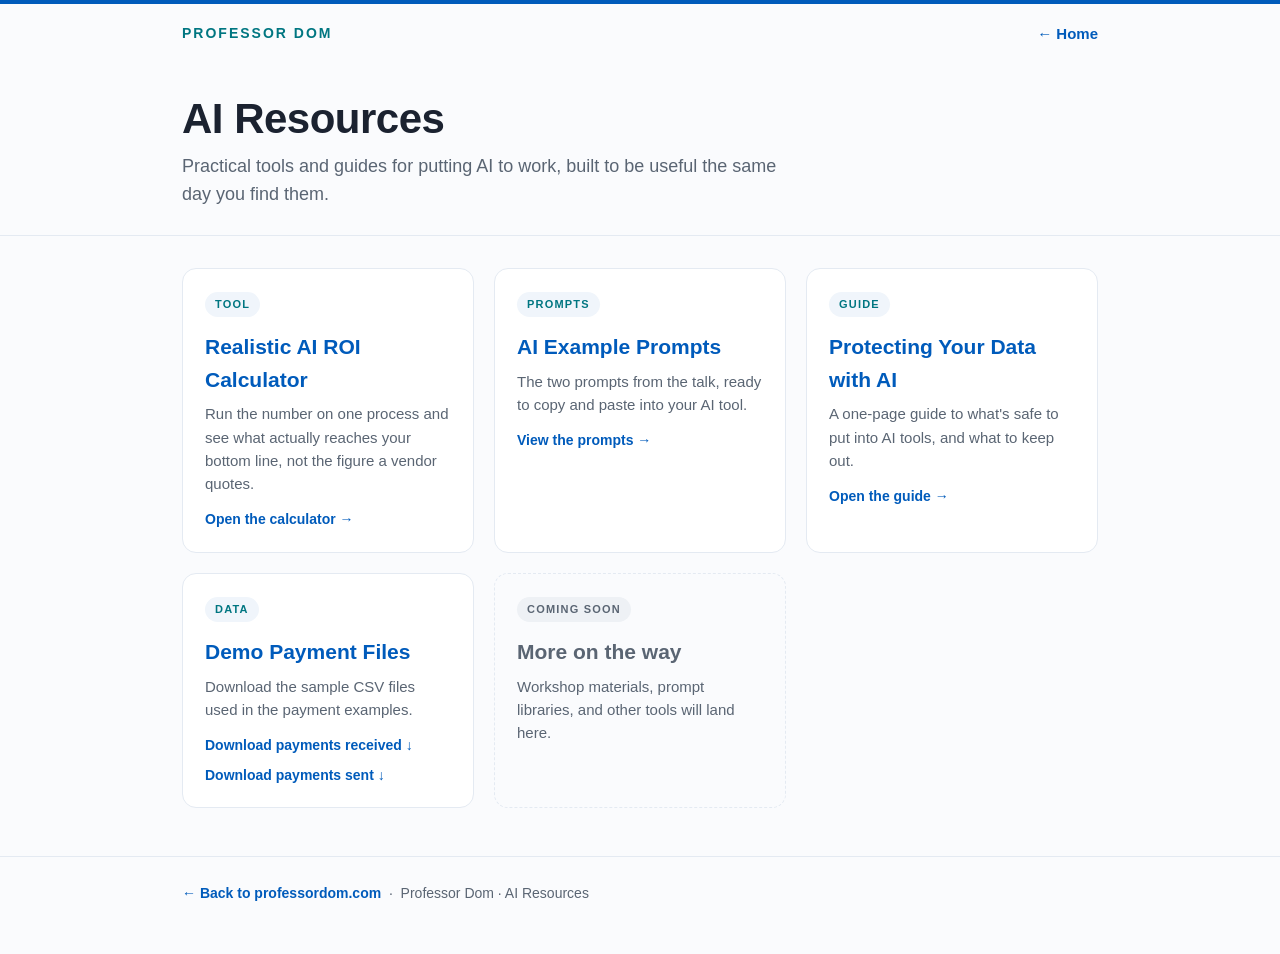
==== resources/index.html @ 940b511d "Update index.html" ====
<!DOCTYPE html>
<html lang="en">
<head>
<meta charset="utf-8">
<meta name="viewport" content="width=device-width, initial-scale=1">
<title>AI Resources · Professor Dom</title>
<style>
  :root{
    --blue:#005BBB; --teal:#007681; --ink:#1B2230; --muted:#5A6573;
    --line:#E4EAF2; --card:#FFFFFF; --bg:#FAFBFD; --tint:#F0F5FB;
  }
  *{ box-sizing:border-box; margin:0; padding:0; }
  body{
    font-family:-apple-system,BlinkMacSystemFont,"Segoe UI",Roboto,Helvetica,Arial,sans-serif;
    color:var(--ink); background:var(--bg); line-height:1.55; -webkit-font-smoothing:antialiased;
  }
  .wrap{ max-width:960px; margin:0 auto; padding:0 22px; }

  .topbar{ border-top:4px solid var(--blue); }
  .nav{ display:flex; align-items:center; justify-content:space-between; padding:18px 0; }
  .brand{ font-size:14px; font-weight:700; letter-spacing:2px; text-transform:uppercase; color:var(--teal); }
  .home{ font-size:15px; font-weight:600; color:var(--blue); text-decoration:none; }
  .home:hover{ text-decoration:underline; }

  .hero{ padding:34px 0 26px; border-bottom:1px solid var(--line); }
  .hero h1{ font-size:42px; line-height:1.05; color:var(--ink); letter-spacing:-.5px; }
  .hero p{ font-size:18px; color:var(--muted); margin-top:12px; max-width:620px; }

  .grid{ display:grid; grid-template-columns:repeat(auto-fill,minmax(280px,1fr)); gap:20px; padding:32px 0 8px; }
  .card{
    display:block; text-decoration:none; color:inherit; background:var(--card);
    border:1px solid var(--line); border-radius:14px; padding:22px 22px 20px;
    transition:transform .15s ease, box-shadow .15s ease, border-color .15s ease;
  }
  .card[role="button"]{ cursor:pointer; }
  .card[role="button"]:focus-visible{ outline:3px solid rgba(0,91,187,.35); outline-offset:2px; }
  .card:hover{ transform:translateY(-3px); box-shadow:0 12px 28px rgba(20,40,70,.10); border-color:#CBD8EA; }
  .card .tag{ display:inline-block; font-size:11px; font-weight:700; letter-spacing:1.2px; text-transform:uppercase;
    color:var(--teal); background:var(--tint); padding:4px 10px; border-radius:999px; }
  .card h2{ font-size:21px; color:var(--blue); margin:14px 0 6px; }
  .card p{ font-size:15px; color:var(--muted); }
  .card .go{ display:inline-block; margin-top:14px; font-size:14px; font-weight:700; color:var(--blue); }
  .card .go:after{ content:" \2192"; }

  .download-links{ display:flex; flex-direction:column; gap:8px; margin-top:14px; }
  .download-links a{ font-size:14px; font-weight:700; color:var(--blue); text-decoration:none; }
  .download-links a:hover{ text-decoration:underline; }
  .download-links a:after{ content:" \2193"; }

  .soon{ border-style:dashed; background:transparent; cursor:default; }
  .soon:hover{ transform:none; box-shadow:none; border-color:var(--line); }
  .soon .tag{ color:var(--muted); background:#EEF1F5; }
  .soon h2{ color:var(--muted); }

  footer{ margin-top:40px; padding:26px 0 50px; border-top:1px solid var(--line); color:var(--muted); font-size:14px; }
  footer a{ color:var(--blue); text-decoration:none; font-weight:600; }
  footer a:hover{ text-decoration:underline; }

  /* ---- prompt popup ---- */
  .overlay{ position:fixed; inset:0; background:rgba(20,30,46,.55); display:flex; align-items:flex-start;
    justify-content:center; padding:40px 16px; overflow:auto; z-index:1000; }
  .overlay[hidden]{ display:none; }
  .modal{ background:#fff; border-radius:16px; max-width:680px; width:100%; padding:26px 26px 30px;
    box-shadow:0 24px 60px rgba(10,20,40,.35); position:relative; }
  .modal h2{ font-size:24px; color:var(--ink); }
  .modal .modal-sub{ font-size:15px; color:var(--muted); margin:6px 0 18px; }
  .close{ position:absolute; top:16px; right:18px; border:none; background:none; font-size:26px; line-height:1;
    color:var(--muted); cursor:pointer; padding:4px; border-radius:8px; }
  .close:hover{ color:var(--ink); background:#F0F2F6; }

  .prompt{ border:1px solid var(--line); border-radius:12px; background:var(--tint); margin-bottom:18px; overflow:hidden; }
  .prompt-head{ display:flex; align-items:center; justify-content:space-between; gap:12px;
    padding:12px 14px; border-bottom:1px solid var(--line); background:#fff; }
  .prompt-name{ font-size:15px; font-weight:700; color:var(--ink); }
  .copy{ font-size:13px; font-weight:700; color:#fff; background:var(--teal); border:none;
    padding:7px 14px; border-radius:8px; cursor:pointer; white-space:nowrap; }
  .copy:hover{ background:#005f68; }
  .copy.ok{ background:var(--blue); }
  .prompt-body{ margin:0; padding:14px 16px; font-family:"SFMono-Regular",Consolas,"Courier New",monospace;
    font-size:13px; line-height:1.5; color:var(--ink); white-space:pre-wrap; word-break:break-word; }
  .prompt-body .h{ color:var(--teal); font-weight:700; }

  @media (max-width:520px){
    .hero h1{ font-size:32px; }
    .modal{ padding:20px 18px 24px; }
    .prompt-body{ font-size:12px; }
  }
</style>
</head>
<body>

<div class="topbar">
  <div class="wrap">
    <nav class="nav">
      <span class="brand">Professor Dom</span>
      <a class="home" href="/">&#8592; Home</a>
    </nav>
  </div>
</div>

<header class="hero">
  <div class="wrap">
    <h1>AI Resources</h1>
    <p>Practical tools and guides for putting AI to work, built to be useful the same day you find them.</p>
  </div>
</header>

<main class="wrap">
  <div class="grid">

    <!-- ============ RESOURCE CARD ============
         To add a new resource later, copy one whole card block below,
         then change the link, the tag, the title, and the description. -->
    <a class="card" href="roi-calculator.html">
      <span class="tag">Tool</span>
      <h2>Realistic AI ROI Calculator</h2>
      <p>Run the number on one process and see what actually reaches your bottom line, not the figure a vendor quotes.</p>
      <span class="go">Open the calculator</span>
    </a>

    <!-- Opens the prompt popup (no separate page needed) -->
    <div class="card" id="promptsCard" role="button" tabindex="0" aria-haspopup="dialog">
      <span class="tag">Prompts</span>
      <h2>AI Example Prompts</h2>
      <p>The two prompts from the talk, ready to copy and paste into your AI tool.</p>
      <span class="go">View the prompts</span>
    </div>

    <!-- Links to the data-protection guide (same folder) -->
    <a class="card" href="ai-data-cheatsheet.html">
      <span class="tag">Guide</span>
      <h2>Protecting Your Data with AI</h2>
      <p>A one-page guide to what's safe to put into AI tools, and what to keep out.</p>
      <span class="go">Open the guide</span>
    </a>

    <!-- Direct-download sample payment CSV files -->
    <div class="card">
      <span class="tag">Data</span>
      <h2>Demo Payment Files</h2>
      <p>Download the sample CSV files used in the payment examples.</p>
      <div class="download-links">
        <a href="demo-payments-received.csv" download>Download payments received</a>
        <a href="demo-payments-sent.csv" download>Download payments sent</a>
      </div>
    </div>

    <!-- Placeholder. Turn it into a real card later, or delete it. -->
    <div class="card soon">
      <span class="tag">Coming soon</span>
      <h2>More on the way</h2>
      <p>Workshop materials, prompt libraries, and other tools will land here.</p>
    </div>

  </div>
</main>

<footer>
  <div class="wrap">
    <a href="/">&#8592; Back to professordom.com</a>
    &nbsp;&middot;&nbsp; Professor Dom &middot; AI Resources
  </div>
</footer>

<!-- ============ PROMPT POPUP ============ -->
<div class="overlay" id="promptModal" hidden>
  <div class="modal" role="dialog" aria-modal="true" aria-labelledby="pmTitle">
    <button class="close" id="pmClose" aria-label="Close">&times;</button>
    <h2 id="pmTitle">AI Example Prompts</h2>
    <p class="modal-sub">Copy and paste these into your AI tool, then fill in the parts in brackets.</p>

    <div class="prompt">
      <div class="prompt-head">
        <span class="prompt-name">Build a tool from your spreadsheets</span>
        <button class="copy" data-target="p1">Copy</button>
      </div>
      <pre id="p1" class="prompt-body"></pre>
    </div>

    <div class="prompt">
      <div class="prompt-head">
        <span class="prompt-name">Summarize a meeting</span>
        <button class="copy" data-target="p2">Copy</button>
      </div>
      <pre id="p2" class="prompt-body"></pre>
    </div>
  </div>
</div>

<script>
(function(){
  var PROMPTS = {
    p1:
"Build me one HTML file that turns my spreadsheets into a dashboard. No installs.\n\n" +
"## My files\n" +
"- [a few rows from each sheet, and what each column means]\n\n" +
"## What I want to see\n" +
"- [the totals, trends, and breakdowns you wish you had]\n\n" +
"## How it should work\n" +
"- [I drag files in, it builds the report, opens by double-click]\n\n" +
"If a column is unclear, ask before guessing. Keep it simple.\n\n" +
"<<< paste your sample rows below >>>",
    p2:
"Summarize this transcript in this structure. Real names. Only what was said.\n\n" +
"## Decisions made\n" +
"- [decision]  (decided by [name])\n\n" +
"## Action items\n" +
"- [owner]  \u00b7  [task]  \u00b7  [due, or \"TBD\"]\n\n" +
"## Open questions\n" +
"- [question]  \u00b7  [who needs to answer]\n\n" +
"## Risks raised\n" +
"- [risk]  \u00b7  [who raised it]\n\n" +
"Only what was said. Don't invent. If ownership is unclear, flag it.\n\n" +
"<<< paste transcript below >>>"
  };

  function esc(s){ return s.replace(/&/g,'&amp;').replace(/</g,'&lt;').replace(/>/g,'&gt;'); }
  function render(raw){
    return raw.split('\n').map(function(line){
      var t = line.trim(), e = esc(line);
      if(t.indexOf('##')===0 || t.indexOf('<<<')===0) return '<span class="h">'+e+'</span>';
      return e;
    }).join('\n');
  }
  document.getElementById('p1').innerHTML = render(PROMPTS.p1);
  document.getElementById('p2').innerHTML = render(PROMPTS.p2);

  var modal = document.getElementById('promptModal');
  var card  = document.getElementById('promptsCard');
  function open(){ modal.hidden = false; document.getElementById('pmClose').focus(); }
  function close(){ modal.hidden = true; card.focus(); }

  card.addEventListener('click', open);
  card.addEventListener('keydown', function(e){
    if(e.key==='Enter' || e.key===' '){ e.preventDefault(); open(); }
  });
  document.getElementById('pmClose').addEventListener('click', close);
  modal.addEventListener('click', function(e){ if(e.target===modal) close(); });
  document.addEventListener('keydown', function(e){ if(e.key==='Escape' && !modal.hidden) close(); });

  function copyText(text, btn){
    function done(){
      var old = btn.textContent;
      btn.textContent = 'Copied!'; btn.classList.add('ok');
      setTimeout(function(){ btn.textContent = old; btn.classList.remove('ok'); }, 1500);
    }
    function fallback(){
      var ta = document.createElement('textarea');
      ta.value = text; ta.style.position='fixed'; ta.style.opacity='0';
      document.body.appendChild(ta); ta.focus(); ta.select();
      try{ document.execCommand('copy'); done(); }catch(e){}
      document.body.removeChild(ta);
    }
    if(navigator.clipboard && navigator.clipboard.writeText){
      navigator.clipboard.writeText(text).then(done, fallback);
    } else { fallback(); }
  }
  var btns = document.querySelectorAll('.copy');
  for(var i=0;i<btns.length;i++){
    btns[i].addEventListener('click', function(){
      copyText(PROMPTS[this.getAttribute('data-target')], this);
    });
  }
})();
</script>

</body>
</html>
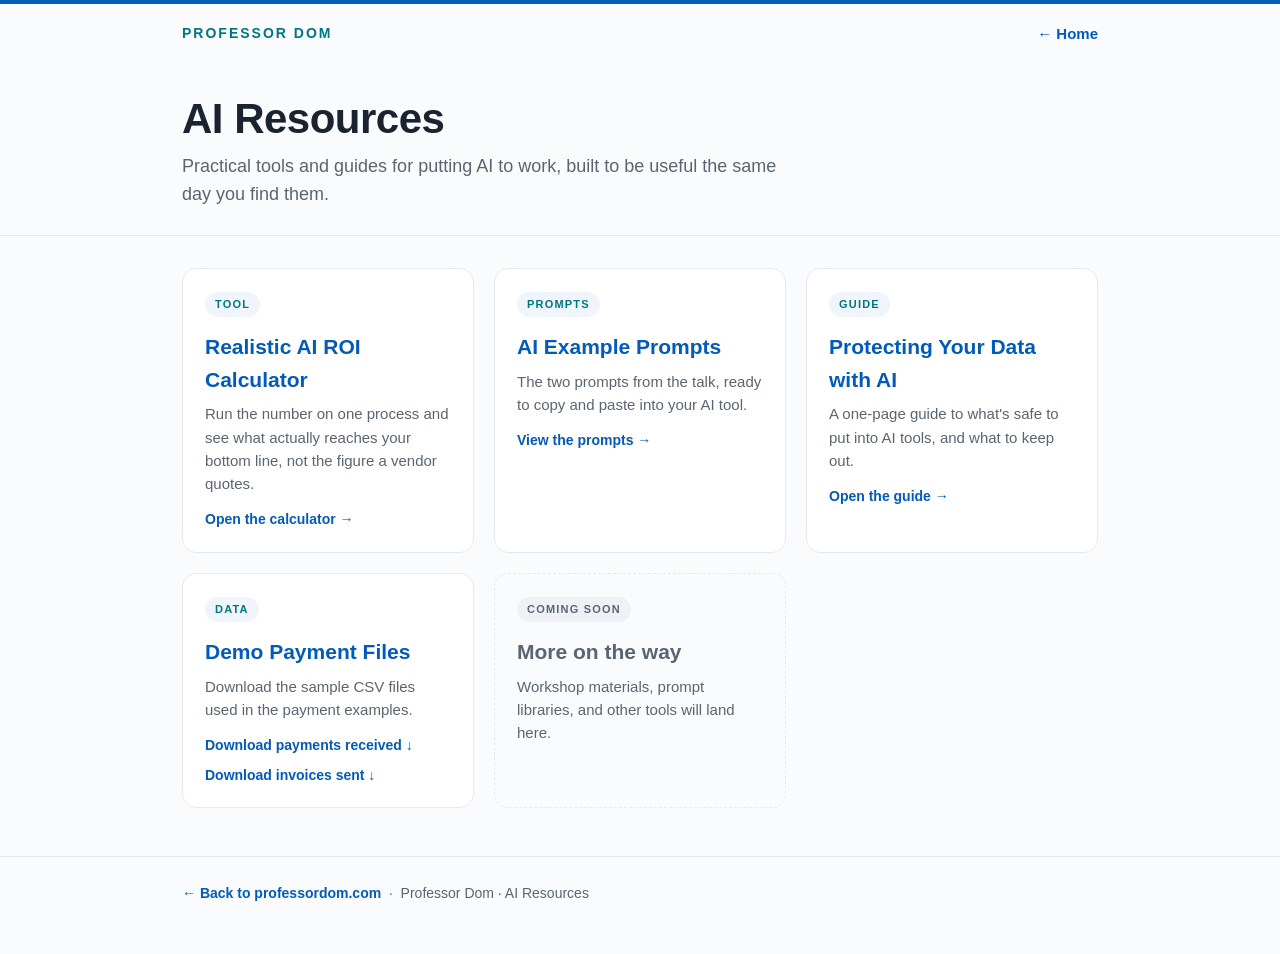
==== commit b8ca5df9: "Update index.html" ====
--- a/resources/index.html
+++ b/resources/index.html
@@ -141,7 +141,7 @@
       <p>Download the sample CSV files used in the payment examples.</p>
       <div class="download-links">
         <a href="demo-payments-received.csv" download>Download payments received</a>
-        <a href="demo-payments-sent.csv" download>Download payments sent</a>
+        <a href="demo-invoices-sent.csv" download>Download invoices sent</a>
       </div>
     </div>
 
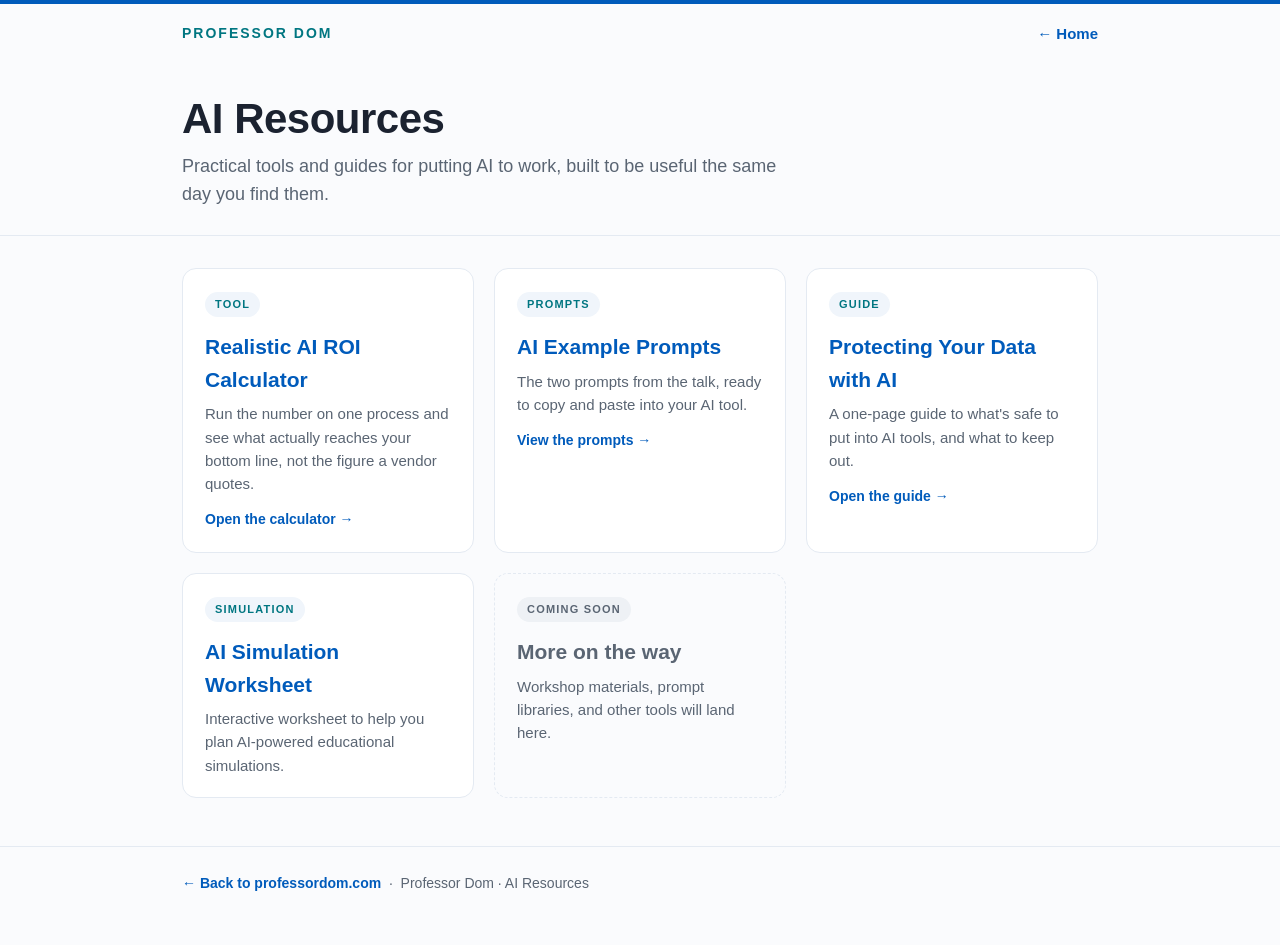
==== commit f04971a0: "Update index.html" ====
--- a/resources/index.html
+++ b/resources/index.html
@@ -135,14 +135,10 @@
     </a>
 
     <!-- Direct-download sample payment CSV files -->
-    <div class="card">
-      <span class="tag">Data</span>
-      <h2>Demo Payment Files</h2>
-      <p>Download the sample CSV files used in the payment examples.</p>
-      <div class="download-links">
-        <a href="demo-payments-received.csv" download>Download payments received</a>
-        <a href="demo-invoices-sent.csv" download>Download invoices sent</a>
-      </div>
+    <div class="card hred="simulation-worksheet.html"">
+      <span class="tag">Simulation</span>
+      <h2>AI Simulation Worksheet</h2>
+      <p>Interactive worksheet to help you plan AI-powered educational simulations.</p>
     </div>
 
     <!-- Placeholder. Turn it into a real card later, or delete it. -->
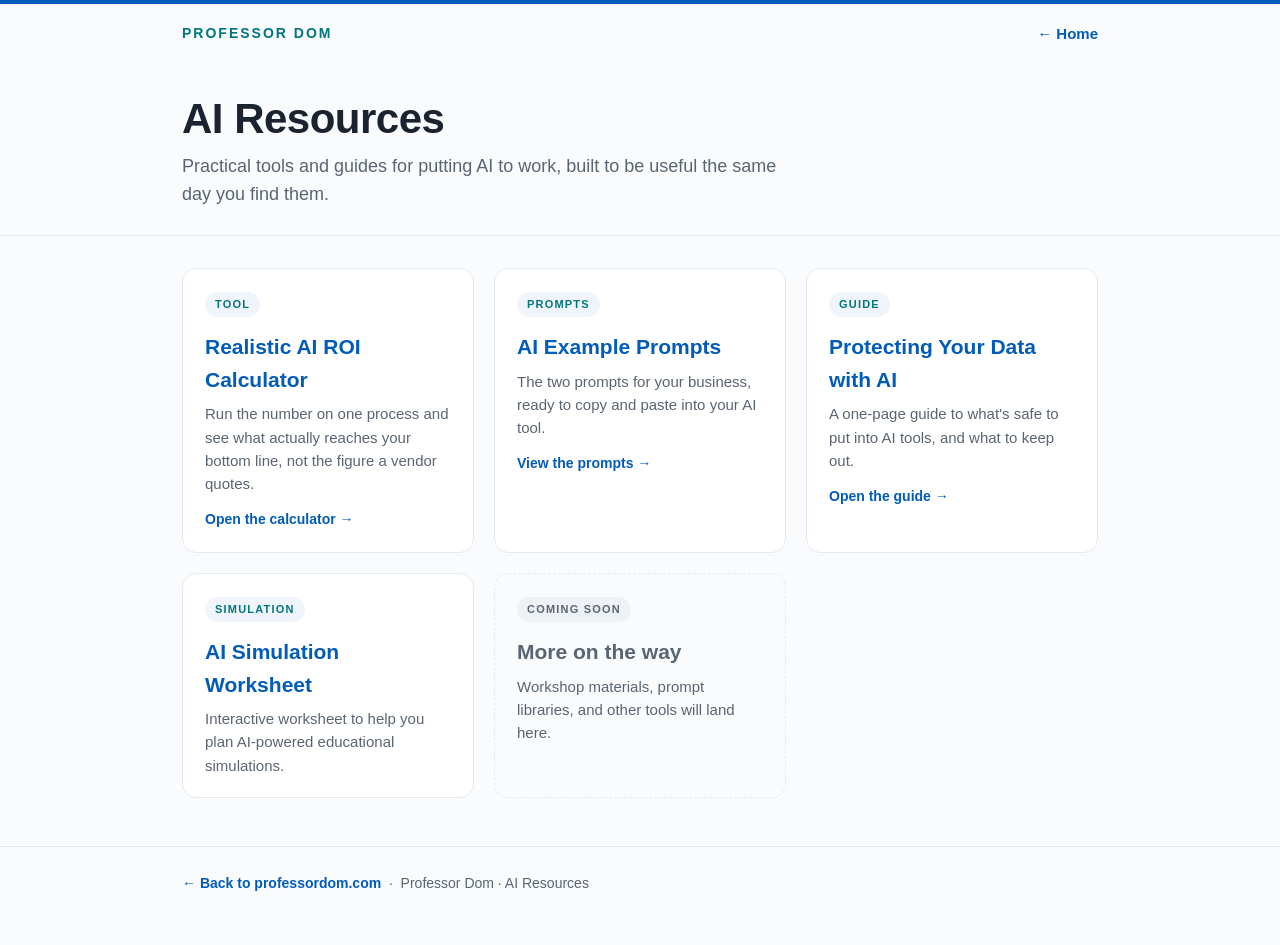
==== commit 4e348754: "Update index.html" ====
--- a/resources/index.html
+++ b/resources/index.html
@@ -122,7 +122,7 @@
     <div class="card" id="promptsCard" role="button" tabindex="0" aria-haspopup="dialog">
       <span class="tag">Prompts</span>
       <h2>AI Example Prompts</h2>
-      <p>The two prompts from the talk, ready to copy and paste into your AI tool.</p>
+      <p>The two prompts for your business, ready to copy and paste into your AI tool.</p>
       <span class="go">View the prompts</span>
     </div>
 
@@ -135,7 +135,7 @@
     </a>
 
     <!-- Direct-download sample payment CSV files -->
-    <div class="card hred="simulation-worksheet.html"">
+    <div class="card href="simulation-worksheet.html"">
       <span class="tag">Simulation</span>
       <h2>AI Simulation Worksheet</h2>
       <p>Interactive worksheet to help you plan AI-powered educational simulations.</p>
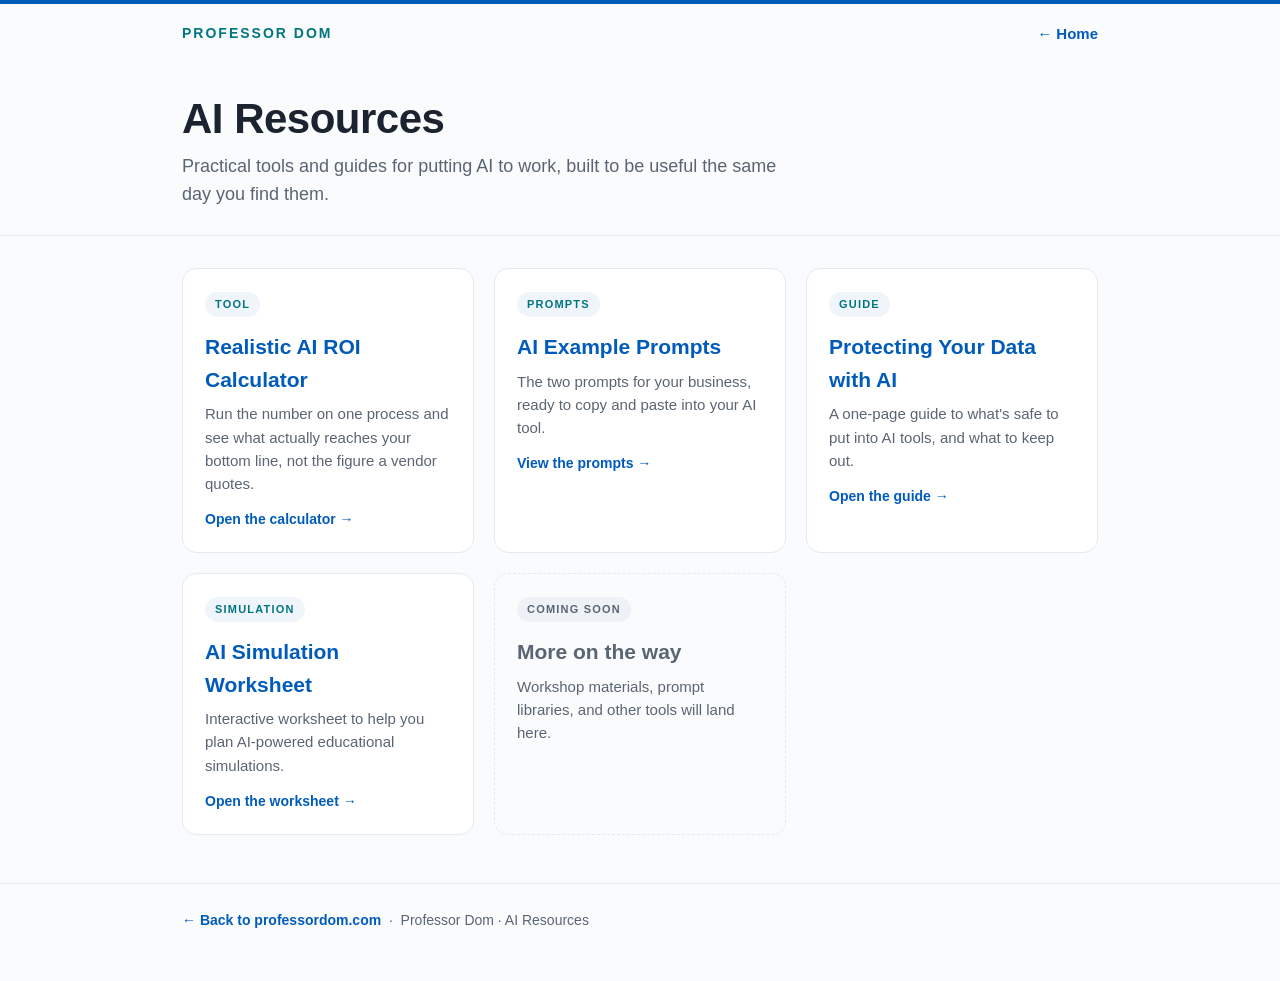
==== commit 1ddeaa4d: "Update index.html" ====
--- a/resources/index.html
+++ b/resources/index.html
@@ -135,10 +135,11 @@
     </a>
 
     <!-- Direct-download sample payment CSV files -->
-    <div class="card href="simulation-worksheet.html"">
+    <div class="card href="simulation-worksheet.html">
       <span class="tag">Simulation</span>
       <h2>AI Simulation Worksheet</h2>
       <p>Interactive worksheet to help you plan AI-powered educational simulations.</p>
+      <span class="go">Open the worksheet</span>
     </div>
 
     <!-- Placeholder. Turn it into a real card later, or delete it. -->
